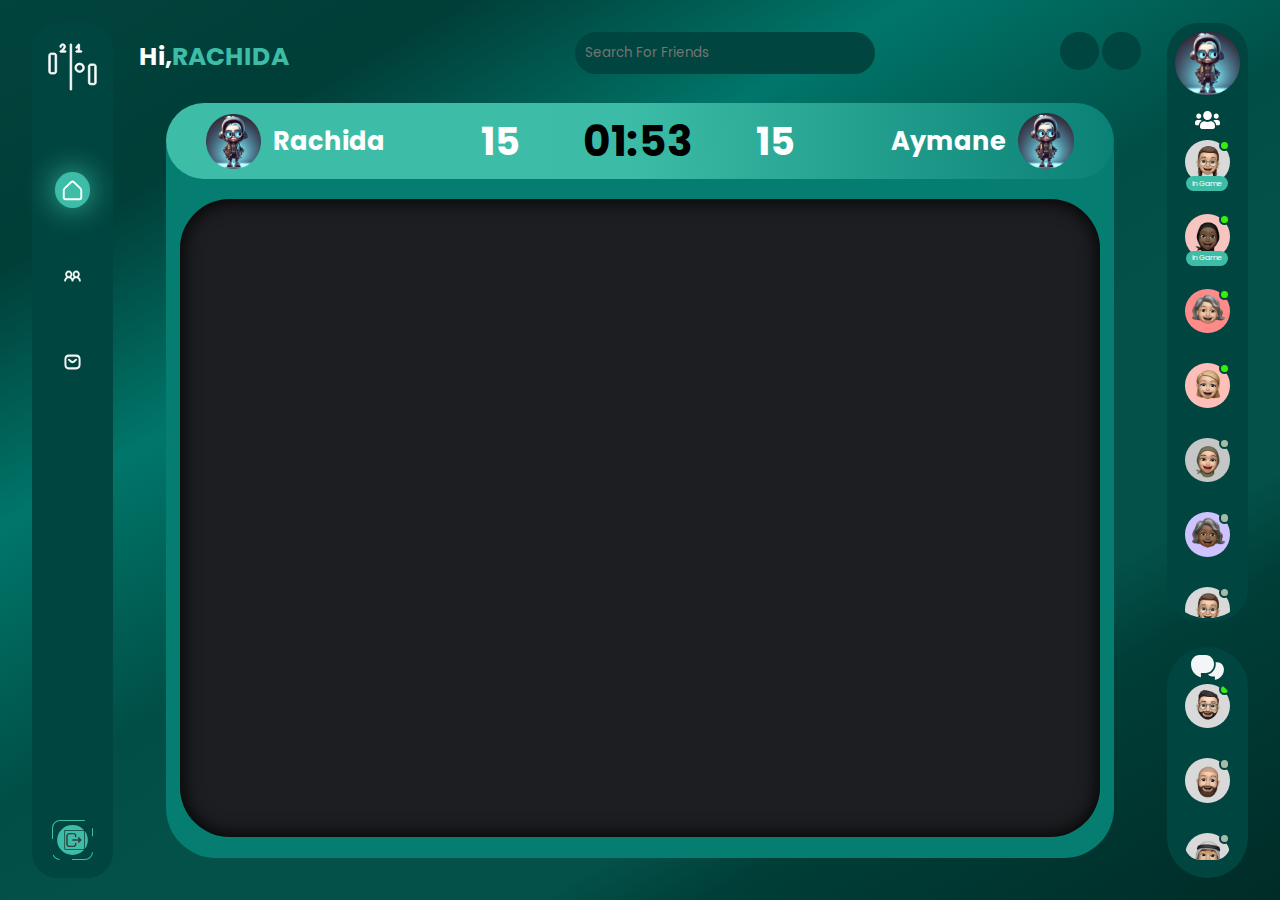
==== index.html @ 2ed53a50 "central board base-line" ====
<!DOCTYPE html>
<html lang="en">
    <head>
		<style>
			@import url('https://fonts.googleapis.com/css2?family=Poppins:ital,wght@0,100;0,200;0,300;0,400;0,500;0,600;0,700;0,800;0,900;1,100;1,200;1,300;1,400;1,500;1,600;1,700;1,800;1,900&display=swap');
			</style>
        <meta charset="UTF-8">
        <meta name="viewport" content="width=device-width, initial-scale=1.0">
        <link rel="stylesheet" href="style.css">
        <link rel="stylesheet" href="css/my-css.css">
            <title>HOME | AIT LWEB</title>
    </head>
    <body>
        <div class="container" >
            <div class="side-panel">
                 <img src="images/Logo.svg" class="logo">
                <div class="nav-options" >
                    <button class="btn-option flex-center btn-highlight">
                        <img src="images/Home.svg">
                    </button>
                    <button class="btn-option flex-center btn-simple">
                        <img src="images/Users.svg">
                    </button>
                    <button class="btn-option flex-center btn-simple">
                        <img src="images/Sms.svg">
                    </button>
                </div> 
                <button class="logout flex-center">
                    <img src="images/Logout.svg">
                </button>
            </div>
            <div class="main">
                <div class="header-bar">
                    <div class="header-name">
                        <h2 >Hi, </h2>
                        <h2 > RACHIDA</h2>
                    </div>
                    <input class="header-search" type="text" placeholder="Search For Friends">
                    <div class="header-notifications">
                        <div class="notifications-widget"></div>
                        <div class="notifications-widget"></div>
                    </div>
                </div>
				<!--this is my part	-->
                <div class="center-console">
					<div class="parent">
						<div class="top-bar">
							<div class="user-1">
									<img class="tb-user-1-logo" src="images/image_42.png" alt="#"> 
								<h2 class="user-1-name">Rachida</h2>
							</div>
							<div class="user-1-score"><h2>15</h2></div>
							<div class="time"><h2>01:53</h2></div>
							<div class="user-2-score"><h2>15</h2></div>
							<div class="user-2">
								<h2 class="user-2-name">Aymane</h2>
								<img class="tb-user-2-logo" src="images/image_42.png" alt="#">
							</div>
						</div>
						<div class="game-board">
							<div class="board">
								<div class="left-racket"></div>
								<div class="right-racket"></div>
							</div>
						</div>
					</div>
					<!-- <object data="about.html" type=""></object> -->
					<!--this is my part	-->
                </div>
            </div>
            <div class="right-side-panel">
                 <div class="upper-section">
                    <div class="profile-photo">
                        <img src="images/image_42.png">
                    </div>
                    <img class="upper-section-icone" src="images/Vector.svg">
                    <div class="users-display overflow-style flex-col">
                        <div class="user" style="background-color:#D9D9D9;">
                            <img src="images/users/happy-1.svg" alt="">
                            <div class="user-status active "></div>
                            <div class="user-ingame active"><p>in Game</p></div>
                        </div>
                        <div class="user" style="background-color:#F7C5BF;">
                            <img src="images/users/happy-2.svg" alt="">
                            <div class="user-status active "></div>
                            <div class="user-ingame active"><p>in Game</p></div>
                            
                        </div>
                        <div class="user" style="background-color:#FF8A8A;">
                            <img src="images/users/happy-3.svg" alt="">
                            <div class="user-status active "></div>
                            <div class="user-ingame "><p>in Game</p></div>
                            
                        </div>
                        <div class="user" style="background-color:#FFBEB8;">
                            <img src="images/users/happy-6.svg" alt="">
                            <div class="user-status active "></div>
                            <div class="user-ingame "><p>in Game</p></div>
                        </div>
                        <div class="user" style="background-color:#C5C6C6;">
                            <img src="images/users/happy-5.svg" alt="">
                            <div class="user-status "></div>
                            <div class="user-ingame "><p>in Game</p></div>
                        </div>
                        <div class="user" style="background-color:#CEC3FF;">
                            <img src="images/users/happy-4.svg" alt="">
                            <div class="user-status "></div>
                            <div class="user-ingame "><p>in Game</p></div>
                        </div>
                        <div class="user" style="background-color:#D9D9D9;">
                            <img src="images/users/happy-1.svg" alt="">
                            <div class="user-status "></div>
                            <div class="user-ingame "><p>in Game</p></div>
                        </div>
                        <div class="user" style="background-color:#F7C5BF;">
                            <img src="images/users/happy-2.svg" alt="">
                            <div class="user-status "></div>
                            <div class="user-ingame "><p>in Game</p></div>
                        </div>
                        <div class="user" style="background-color:#D9D9D9;">
                            <img src="images/users/happy-1.svg" alt="">
                            <div class="user-status "></div>
                            <div class="user-ingame "><p>in Game</p></div>
                        </div>
                    </div>

                </div>
                <div class="lower-section">
                        <div class="lower-section-header-img flex-center">
                            <img  src="images/Chat.svg">
                        </div>
                        <div class="friends-list overflow-style">
                            <div class="friend" style="background-color: #D9D9D9;">
                                <img src="images/users/1_men.svg">
                                <div class="user-status active"></div>
                            </div>
                            <div class="friend" style="background-color: #D9D9D9;">
                                <img src="images/users/2_men.svg">
                                <div class="user-status"></div>
                            </div>
                            <div class="friend" style="background-color: #D9D9D9;">
                                <img src="images/users/3_men.svg">
                                <div class="user-status"></div>
                            </div>
                        </div>
                </div> 
            </div>
        </div>
        <script src="script.js"></script>
    </body>
</html>
---- style.css ----
*{
    padding: 0;
    margin: 0;
    font-family: 'Poppins', sans-serif;
	box-sizing: border-box;
}
body {
    height: 100vh;
    background: linear-gradient(150deg , #003631 1%, #01443d 14%,#003E38 28%,  #00766A 41%, #004E46 55%, #035149 62%, #035149 75% , #003E38 80%, #002924 99%);
    background-position: 80% 40%; 
    background-size: 150% 100%;
    display: flex;
    justify-content: center;
    align-items: center;
}

.container {
    width: 95%;
    height: 95%;
    position: relative;

    display: flex;
    justify-content: center;
    align-items: center;

}
.main{
    flex: 13;
    height: 100%;
    display: flex;
    justify-content: center;
    align-items: center;
    flex-direction: column;
}
.header-bar{
    flex: 1;
    width: 95%;
    /* border: 1px solid #000000; */
    display: flex;
    align-items: center;
    justify-content: space-between;
    /* position: relative; */
}
.header-name{
    display: flex;
    justify-content: start;
    align-items: start;
    width: 10%;
    height: 50%;
    font-size: 1.3vw;
}
.header-name h2:nth-child(1){
    color: #FFFFFF;
}
.header-name h2:nth-child(2){
    color: #3DBDA7;
}
.header-notifications{
    width: 8%;
    height: 70%;
    display: flex;
    align-items: start;
    justify-content: space-between;
    /* background-color: white; */
}
.notifications-widget{
    flex: 1;
    aspect-ratio: 1/1;
    max-width: 48%;
    max-height: 100%;
    border-radius: 50%;
    background-color: #00453F;

}
.header-search{
    width: 30%;
    height: 70%;
    margin-left: 15%;
    background-color: #00453F;
    border: 0;
    color: white;
    padding: 0 1% 0;
    border-radius: 4vw;
}

.side-panel{
    flex: 1;
    /* width: 6%; */
    height: 100%;
    background: #00453F;
    border-radius: 2vw;
    position: relative ;
    display: flex; 
    align-items: center; 
    flex-direction: column; 
}

.logo {
    aspect-ratio: 1/1;
    width: 60%;
    margin-top: 25%;
}

.nav-options {
    width: 55%;
    height: 40%;
    margin-top: 100%;
    /* padding:10px; */
    display: flex;
    align-items: center;
    flex-direction: column;
}
.nav-options img{
    width:50%;
}
.btn-option.btn-highlight img{
    width: 60%;
}
.btn-highlight{
    aspect-ratio: 1/1;
    background-color: #3DBDA7;
    border-radius: 50%;
    box-shadow: 0 0 30px #3DBDA7;
}
.btn-simple{
    background-color: rgba(0, 0, 0, 0);

}

.btn-option{
    aspect-ratio: 1/1;
    width: 80%;
    margin-bottom: 50px;
    border: 0;
}

.logout{
    aspect-ratio: 1/1;
    width: 50%;
    bottom: 2%;
    background-color: rgba(0, 0, 0, 0);
    border:0;
    position:absolute;
}
.logout img{
    width: 100%;
}

.right-side-panel{
    flex: 1;
    height: 100%;
    position: relative;
    align-items: center;
    justify-content: center;
    /* right: 0; */
}

/* ************* UPPER SECTION OF RIGHT PANEL */
.upper-section{
    width: 100%;
    height: 70%;
    background: #00453F;
    border-radius: 3.5vh;
    position: absolute ;
    display: flex; 
    align-items: center; 
    flex-direction: column; 
}

.profile-photo{
    width: 80%;
    padding-top: 10%;
}
.profile-photo img{
    width: 100%;
}

 .upper-section-icone{
    width: 30%;
    margin-top:10%;
}
.user {
    aspect-ratio: 1/1;
    position: relative;
    width: 55%;
    margin-top: 30px;
    border-radius: 50%;
    display: flex;
    align-items: center;
    justify-content: center;
    flex-direction: column;
    scroll-snap-align: start;
}
.overflow-style::-webkit-scrollbar {
	display: none;
}

.overflow-style{
    -ms-overflow-style: none;  /* IE and Edge */
    scrollbar-width: none;  /* Firefox */
	
}

.flex-col{
    display: flex;
    align-items: center;
    flex-direction: column;
}
.flex-row{
    display: flex;
    align-items: center;
    flex-direction: row;
}
.flex-center{
    display: flex;
    align-items: center;
    justify-content: center;
    flex-direction: column;
}

.users-display {
	margin-top: 13%;
	width: 100%;
	height: 80%;
	overflow: scroll;
	border-radius: 0 0 3vw 3vw;
	scroll-snap-type: y mandatory;
}
.user img{
    width: 100%;
    position: relative;
}
.user-status {
    position: absolute; 
    top: 0;
    right: 0;
    width: 25%;
    height: 25%;
    border-radius: 50%;
    border: 0.25vh solid #00453F;
    background-color: #A5BAA9;
}
.user-status.active{
    background-color: #36f00c;
}
.user-ingame.active {
	width: 94%;
	height: 34%;
	background-color: #3DBDA7;
	/* margin-top: 95%; */
	position: absolute;
	border-radius: 10px;
	display: flex;
	justify-content: center;
	align-items: center;
	color: white;
	font-family: 'Poppins', sans-serif;
	font-size: 0.6vw;
	bottom: -16%;
}
.user-ingame {
    display: none;
}

/* ************* LOWER SECTION OF RIGHT PANEL*/
.lower-section{
    width: 100%;
    height: 27%;
    bottom:0;
    border-radius: 75px;
    background: #00453F;
    position:absolute;
    display: flex;
    align-items: center;
    flex-direction:column;
}

.lower-section-header{
    height: 20%;
    width: 100%;
    display: flex;
    align-items: center;
    justify-content: center;

}
.lower{
    width: 100%;
}
.lower-section-header-img{
    margin-top: 10%;
    width: 100%;
}
.lower-section-header-img img{
    width: 40%;
}
.friends-list{
    width: 55%;
    height: 76.5%;
    margin-top: 5%;
    border-radius: 15px;
    overflow: scroll;
    scroll-snap-type: y mandatory;
}

.friend{
    position: relative;
    width: 100%;
    margin-top: 30px;
    border-radius: 50%;
    display: flex;
    justify-content: center;
    align-items: center;
    scroll-snap-align: start;
}
.friend img{
    aspect-ratio: 1/1;
    width: 100%;
}

/* ----------CENTER CONSOLE-------------- */

.center-console{
    /* background-color: #ffffff57; */
    display: flex;
	flex: 13;
    width: 100%;
    justify-content: center;
	align-items: center;
}
---- css/my-css.css ----
.parent {
	width: 90%;
	height: 95%;
	display: flex;
	/* justify-content: center;
	align-items: center; */
	background-color: #067D71;
	border: 10px #067D71;
	border-radius: 50px;
	/* padding: 50px; */
	flex-direction: column;
}
.top-bar {
	display: flex;
	flex:1;
	justify-content: space-between;
	background: linear-gradient(89.401deg, #3DBDA7 1%, #3DBDA7 33%, #3CBCA6 49%, #2AA795 67%, #0A8175 100%);
	border-radius: 50px;
	/* padding: 1%; */
}
.time {
	display: flex;
	justify-content: center;
	align-items: center;
	color: rgb(0, 0, 0);
	font-size: 2.2vw;
}
.user-1 ,.user-2{
	display: flex;
	justify-content: center;
	align-items: center;
	padding : 0% 2%;
	/* font-size: 2em; */
}

.user-1-name , .user-2-name{
	color: rgb(255, 255, 255);
	font-size: 2vw;
	padding: 1%;

}
.tb-user-1-logo , .tb-user-2-logo{
	width: 35%;
	padding: 0px 10px;
}

.user-1-score , .user-2-score{
	display: flex;
	justify-content: center;
	align-items: center;
	color: rgb(255, 255, 255);
	font-size: 2vw;
	/* padding: 0% 1%; */
}

.game-board {
	width: 100%;
	display: flex;
	/* background: #7e2f2f; */
	border-radius: 50px;
	flex: 9;
	justify-content: center;
	align-items: center;
}
.board {
	display: flex;
	justify-content: space-around;
	width: 97%;
	height: 94%;
	display: flex;
	background: #1D1E22;
	border-radius: 50px;
	/* padding: 25%; */
	box-shadow: inset 0 0 20px 1px #000000;
}
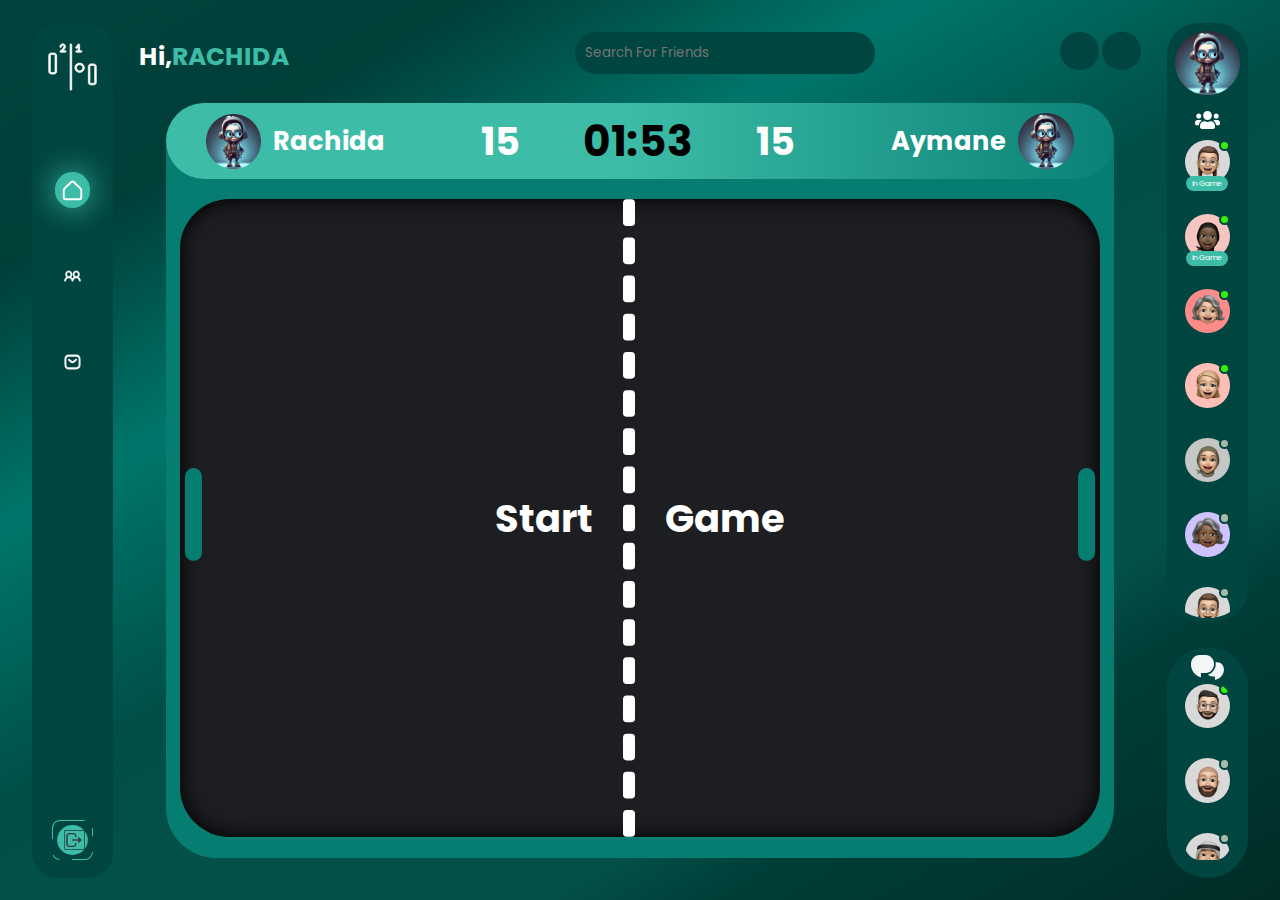
==== commit 628129fe: "done 90%" ====
--- a/index.html
+++ b/index.html
@@ -59,8 +59,13 @@
 						</div>
 						<div class="game-board">
 							<div class="board">
-								<div class="left-racket"></div>
-								<div class="right-racket"></div>
+								<div class="left-racket"><img src="images/racket.svg" alt=""></div>
+								<div class="middle-part">
+									<div class="start-game"><h2>Start</h2></div>
+									<div class="middle-line"><img src="images/middle-line.svg" alt="#"></div>
+									<div class="start-game"><h2>Game</h2></div>
+								</div>
+								<div class="right-racket"><img src="images/racket.svg" alt=""></div>
 							</div>
 						</div>
 					</div>
--- a/css/my-css.css
+++ b/css/my-css.css
@@ -64,7 +64,8 @@
 }
 .board {
 	display: flex;
-	justify-content: space-around;
+	justify-content: space-between;
+	align-items: center;
 	width: 97%;
 	height: 94%;
 	display: flex;
@@ -73,3 +74,30 @@
 	/* padding: 25%; */
 	box-shadow: inset 0 0 20px 1px #000000;
 }
+.left-racket ,.right-racket {
+	padding: 0.5%;
+}
+
+.middle-line {
+    /* border-left: 10px dashed #ffffff; */
+    width: 100%;
+    height: 100%;
+    object-fit: cover;
+
+
+}
+.middle-line img {
+	width: 100%;
+	height: 100%;
+}
+.middle-part {
+	display: flex;
+    justify-content: space-between;
+    align-items: center;
+	height: 100%;
+}
+.start-game {
+	color: rgb(255, 255, 255);
+	font-size: 2vw;
+	padding: 30px;
+}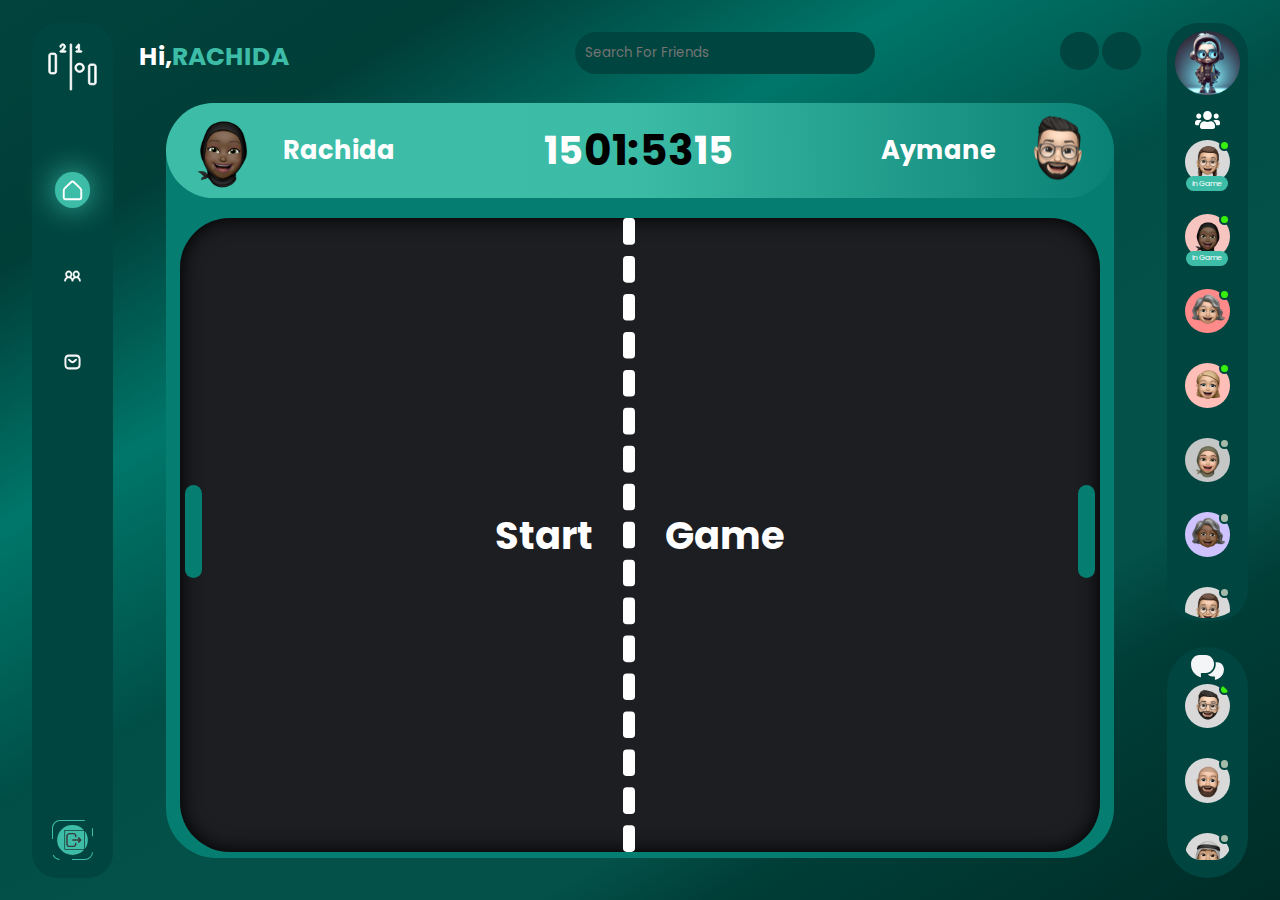
==== commit 31ad66d1: "new user icons" ====
--- a/index.html
+++ b/index.html
@@ -46,7 +46,7 @@
 					<div class="parent">
 						<div class="top-bar">
 							<div class="user-1">
-									<img class="tb-user-1-logo" src="images/image_42.png" alt="#"> 
+									<img class="tb-user-1-logo" src="images/users/happy-2.svg" alt="#"> 
 								<h2 class="user-1-name">Rachida</h2>
 							</div>
 							<div class="user-1-score"><h2>15</h2></div>
@@ -54,7 +54,7 @@
 							<div class="user-2-score"><h2>15</h2></div>
 							<div class="user-2">
 								<h2 class="user-2-name">Aymane</h2>
-								<img class="tb-user-2-logo" src="images/image_42.png" alt="#">
+								<img class="tb-user-2-logo" src="images/users/1_men.svg" alt="#">
 							</div>
 						</div>
 						<div class="game-board">
--- a/css/my-css.css
+++ b/css/my-css.css
@@ -25,12 +25,15 @@
 	color: rgb(0, 0, 0);
 	font-size: 2.2vw;
 }
-.user-1 ,.user-2{
+.user-1 {
 	display: flex;
-	justify-content: center;
+	justify-content: flex-start;
 	align-items: center;
-	padding : 0% 2%;
-	/* font-size: 2em; */
+}
+.user-2{
+	display: flex;
+	justify-content: flex-end;
+	align-items: center;
 }
 
 .user-1-name , .user-2-name{
@@ -40,7 +43,7 @@
 
 }
 .tb-user-1-logo , .tb-user-2-logo{
-	width: 35%;
+	width: 30%;
 	padding: 0px 10px;
 }
 
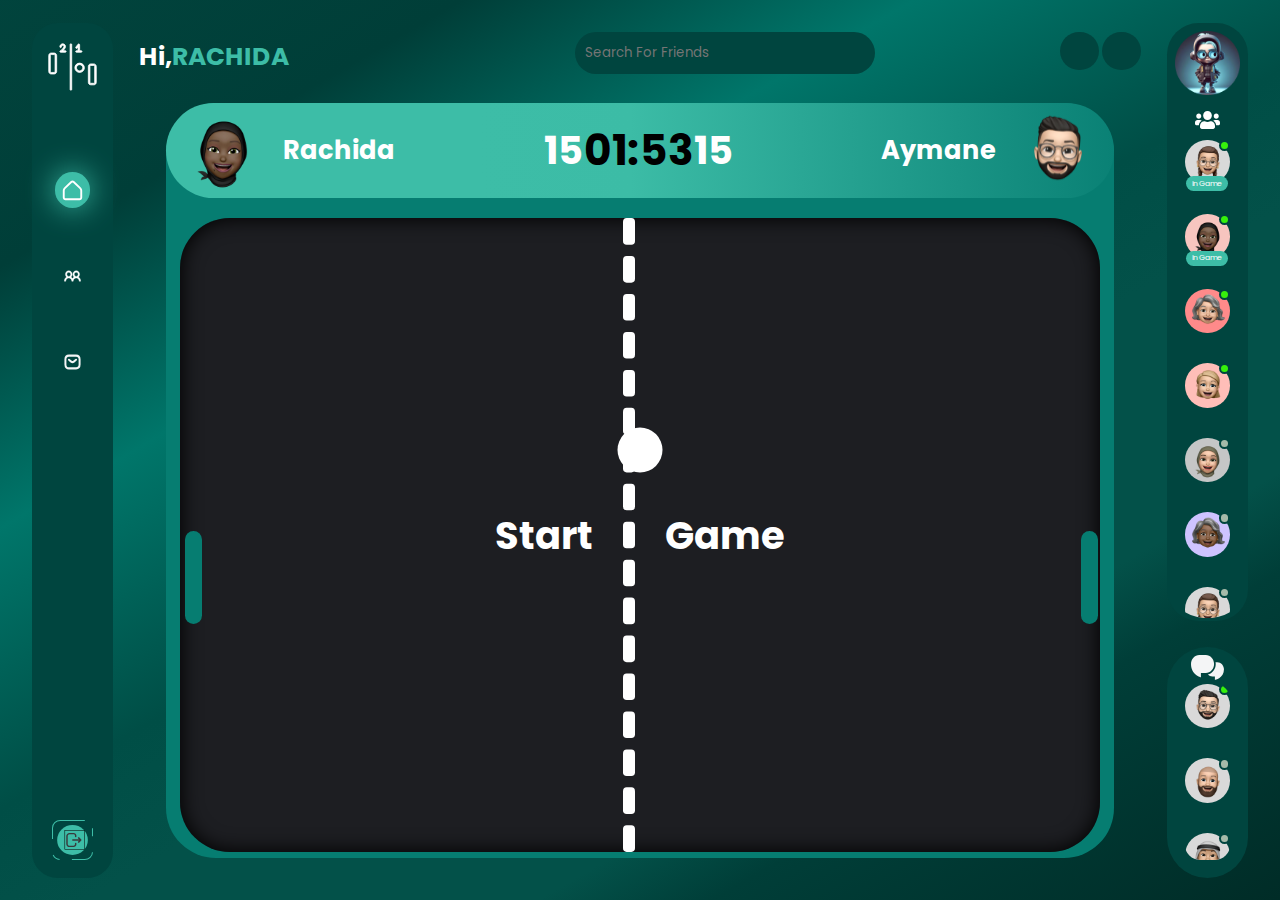
==== commit 9746609b: "racket" ====
--- a/index.html
+++ b/index.html
@@ -7,7 +7,7 @@
         <meta charset="UTF-8">
         <meta name="viewport" content="width=device-width, initial-scale=1.0">
         <link rel="stylesheet" href="style.css">
-        <link rel="stylesheet" href="css/my-css.css">
+        <link rel="stylesheet" href="css/game.css">
             <title>HOME | AIT LWEB</title>
     </head>
     <body>
@@ -66,6 +66,7 @@
 									<div class="start-game"><h2>Game</h2></div>
 								</div>
 								<div class="right-racket"><img src="images/racket.svg" alt=""></div>
+								<div class="ball"></div>
 							</div>
 						</div>
 					</div>
@@ -74,13 +75,13 @@
                 </div>
             </div>
             <div class="right-side-panel">
-                 <div class="upper-section">
-                    <div class="profile-photo">
-                        <img src="images/image_42.png">
+				<div class="upper-section">
+					<div class="profile-photo">
+						<img src="images/image_42.png">
                     </div>
                     <img class="upper-section-icone" src="images/Vector.svg">
                     <div class="users-display overflow-style flex-col">
-                        <div class="user" style="background-color:#D9D9D9;">
+						<div class="user" style="background-color:#D9D9D9;">
                             <img src="images/users/happy-1.svg" alt="">
                             <div class="user-status active "></div>
                             <div class="user-ingame active"><p>in Game</p></div>
@@ -128,29 +129,30 @@
                             <div class="user-ingame "><p>in Game</p></div>
                         </div>
                     </div>
-
+					
                 </div>
                 <div class="lower-section">
-                        <div class="lower-section-header-img flex-center">
-                            <img  src="images/Chat.svg">
-                        </div>
-                        <div class="friends-list overflow-style">
-                            <div class="friend" style="background-color: #D9D9D9;">
-                                <img src="images/users/1_men.svg">
-                                <div class="user-status active"></div>
-                            </div>
-                            <div class="friend" style="background-color: #D9D9D9;">
-                                <img src="images/users/2_men.svg">
-                                <div class="user-status"></div>
-                            </div>
-                            <div class="friend" style="background-color: #D9D9D9;">
-                                <img src="images/users/3_men.svg">
-                                <div class="user-status"></div>
-                            </div>
-                        </div>
+					<div class="lower-section-header-img flex-center">
+						<img  src="images/Chat.svg">
+					</div>
+					<div class="friends-list overflow-style">
+						<div class="friend" style="background-color: #D9D9D9;">
+							<img src="images/users/1_men.svg">
+							<div class="user-status active"></div>
+						</div>
+						<div class="friend" style="background-color: #D9D9D9;">
+							<img src="images/users/2_men.svg">
+							<div class="user-status"></div>
+						</div>
+						<div class="friend" style="background-color: #D9D9D9;">
+							<img src="images/users/3_men.svg">
+							<div class="user-status"></div>
+						</div>
+					</div>
                 </div> 
             </div>
         </div>
         <script src="script.js"></script>
+		<script src="game-js/racket-mv.js"> </script>
     </body>
 </html>--- a/css/game.css
+++ b/css/game.css
@@ -0,0 +1,128 @@
+.parent {
+	width: 90%;
+	height: 95%;
+	display: flex;
+	/* justify-content: center;
+	align-items: center; */
+	background-color: #067D71;
+	border: 10px #067D71;
+	border-radius: 50px;
+	/* padding: 50px; */
+	flex-direction: column;
+}
+.top-bar {
+	display: flex;
+	flex:1;
+	justify-content: space-between;
+	background: linear-gradient(89.401deg, #3DBDA7 1%, #3DBDA7 33%, #3CBCA6 49%, #2AA795 67%, #0A8175 100%);
+	border-radius: 50px;
+	/* padding: 1%; */
+}
+.time {
+	display: flex;
+	justify-content: center;
+	align-items: center;
+	color: rgb(0, 0, 0);
+	font-size: 2.2vw;
+}
+.user-1 {
+	display: flex;
+	justify-content: flex-start;
+	align-items: center;
+}
+.user-2{
+	display: flex;
+	justify-content: flex-end;
+	align-items: center;
+}
+
+.user-1-name , .user-2-name{
+	color: rgb(255, 255, 255);
+	font-size: 2vw;
+	padding: 1%;
+
+}
+.tb-user-1-logo , .tb-user-2-logo{
+	width: 30%;
+	padding: 0px 10px;
+}
+
+.user-1-score , .user-2-score{
+	display: flex;
+	justify-content: center;
+	align-items: center;
+	color: rgb(255, 255, 255);
+	font-size: 2vw;
+	/* padding: 0% 1%; */
+}
+
+.game-board {
+	width: 100%;
+	display: flex;
+	/* background: #7e2f2f; */
+	border-radius: 50px;
+	flex: 9;
+	justify-content: center;
+	align-items: center;
+}
+.board {
+	display: flex;
+	justify-content: space-between;
+	align-items: center;
+	width: 97%;
+	height: 94%;
+	display: flex;
+	background: #1D1E22;
+	border-radius: 50px;
+	/* padding: 25%; */
+	box-shadow: inset 0 0 20px 1px #000000;
+}
+.left-racket, .right-racket {
+    padding: 0.5%;
+    position: relative; /* Add this line */
+}
+
+.left-racket img{
+    position: absolute;
+    top: 0;
+}
+.right-racket img {
+    position: absolute;
+    top: 0;
+	left: -10px;
+}
+
+.middle-line {
+    /* border-left: 10px dashed #ffffff; */
+    width: 100%;
+    height: 100%;
+    object-fit: cover;
+
+
+}
+.middle-line img {
+	width: 100%;
+	height: 100%;
+}
+.middle-part {
+	display: flex;
+    justify-content: `;
+    align-items: center;
+	height: 100%;
+}
+.start-game {
+	color: rgb(255, 255, 255);
+	font-size: 2vw;
+	padding: 30px;
+}
+
+.ball {
+    position: absolute;
+    top: 50%;
+    left: 50%;
+    width: 45px;
+    height: 45px;
+    background: white;
+    border-radius: 50%;
+    transform: translate(-50%, -50%);
+}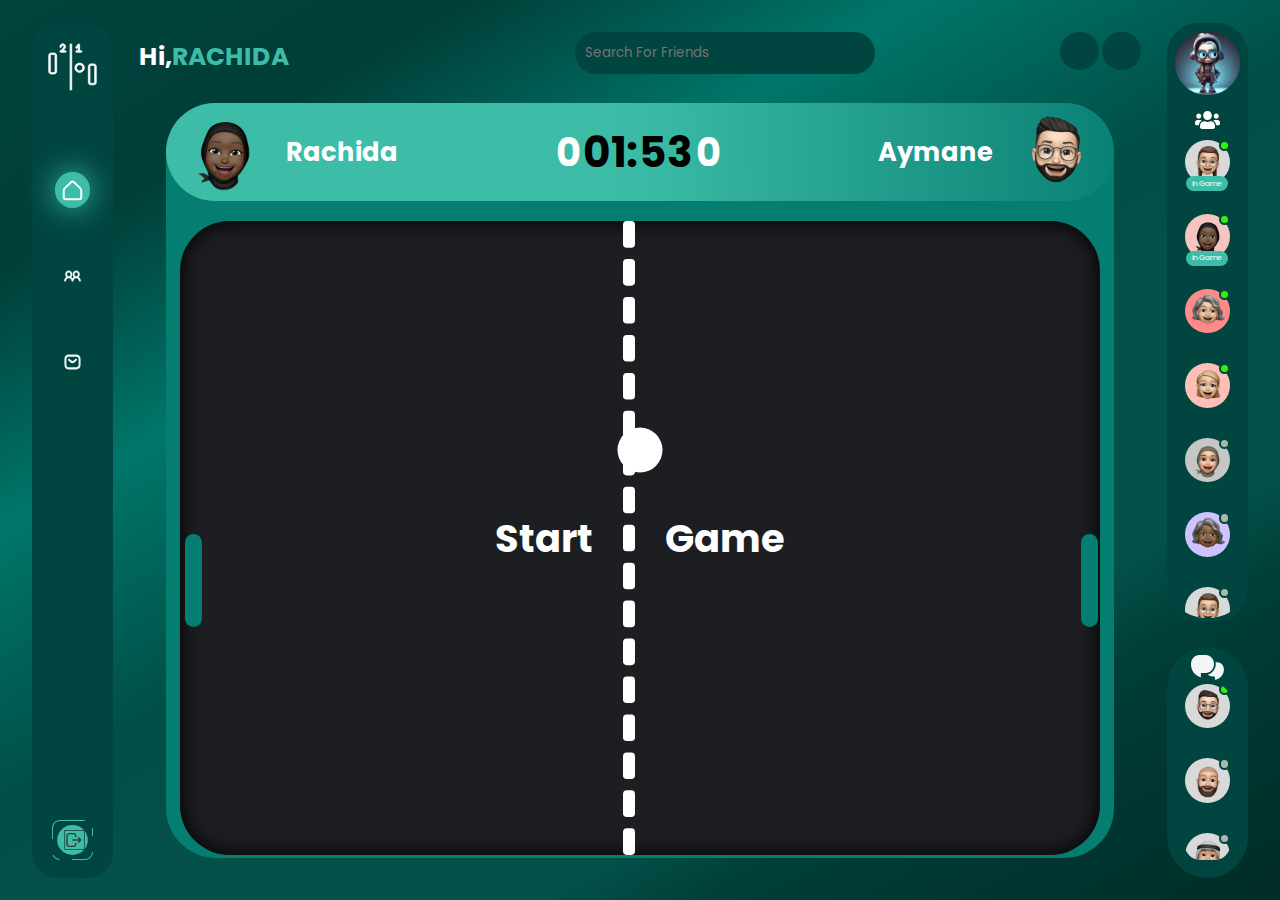
==== commit 40e62177: "rackets in progress" ====
--- a/index.html
+++ b/index.html
@@ -49,9 +49,9 @@
 									<img class="tb-user-1-logo" src="images/users/happy-2.svg" alt="#"> 
 								<h2 class="user-1-name">Rachida</h2>
 							</div>
-							<div class="user-1-score"><h2>15</h2></div>
+							<div class="user-1-score"><h2>0</h2></div>
 							<div class="time"><h2>01:53</h2></div>
-							<div class="user-2-score"><h2>15</h2></div>
+							<div class="user-2-score"><h2>0</h2></div>
 							<div class="user-2">
 								<h2 class="user-2-name">Aymane</h2>
 								<img class="tb-user-2-logo" src="images/users/1_men.svg" alt="#">
--- a/css/game.css
+++ b/css/game.css
@@ -40,8 +40,8 @@
 	color: rgb(255, 255, 255);
 	font-size: 2vw;
 	padding: 1%;
+}
 
-}
 .tb-user-1-logo , .tb-user-2-logo{
 	width: 30%;
 	padding: 0px 10px;
@@ -106,7 +106,7 @@
 }
 .middle-part {
 	display: flex;
-    justify-content: `;
+    /* justify-content: space-around; */
     align-items: center;
 	height: 100%;
 }
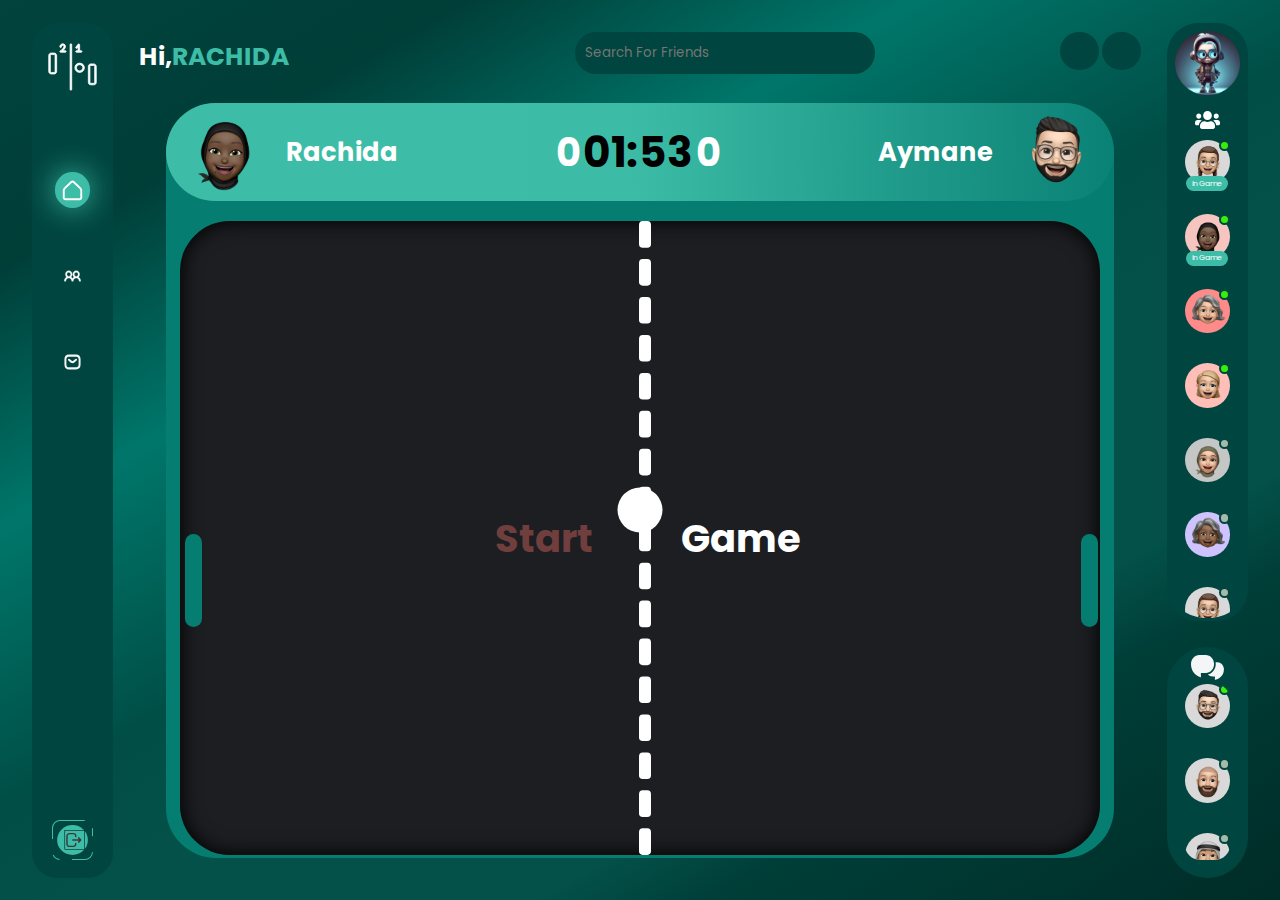
==== commit 89dcb1e3: "game-over" ====
--- a/index.html
+++ b/index.html
@@ -61,9 +61,10 @@
 							<div class="board">
 								<div class="left-racket"><img src="images/racket.svg" alt=""></div>
 								<div class="middle-part">
-									<div class="start-game"><h2>Start</h2></div>
+									<div class="start-game start-game-first"><h2>Start</h2></div>
+									<div class="game-over"><h2>Game-over</h2></div>
 									<div class="middle-line"><img src="images/middle-line.svg" alt="#"></div>
-									<div class="start-game"><h2>Game</h2></div>
+									<div class="start-game start-game-second"><h2>Game</h2></div>
 								</div>
 								<div class="right-racket"><img src="images/racket.svg" alt=""></div>
 								<div class="ball"></div>
--- a/css/game.css
+++ b/css/game.css
@@ -110,16 +110,28 @@
     align-items: center;
 	height: 100%;
 }
-.start-game {
+.start-game-first h2 {
+    color: rgb(113, 62, 62);
+    font-size: 3vw;
+    padding: 46px;
+}
+
+.start-game-second h2 {
+    color: rgb(255, 255, 255);
+    font-size: 3vw;
+    padding: 30px;
+}
+.game-over {
 	color: rgb(255, 255, 255);
 	font-size: 2vw;
-	padding: 30px;
+	/* padding: 30px; */
 }
 
 .ball {
     position: absolute;
-    top: 50%;
+    top: 57%;
     left: 50%;
+    /* left: calc(50% - 22px); */
     width: 45px;
     height: 45px;
     background: white;
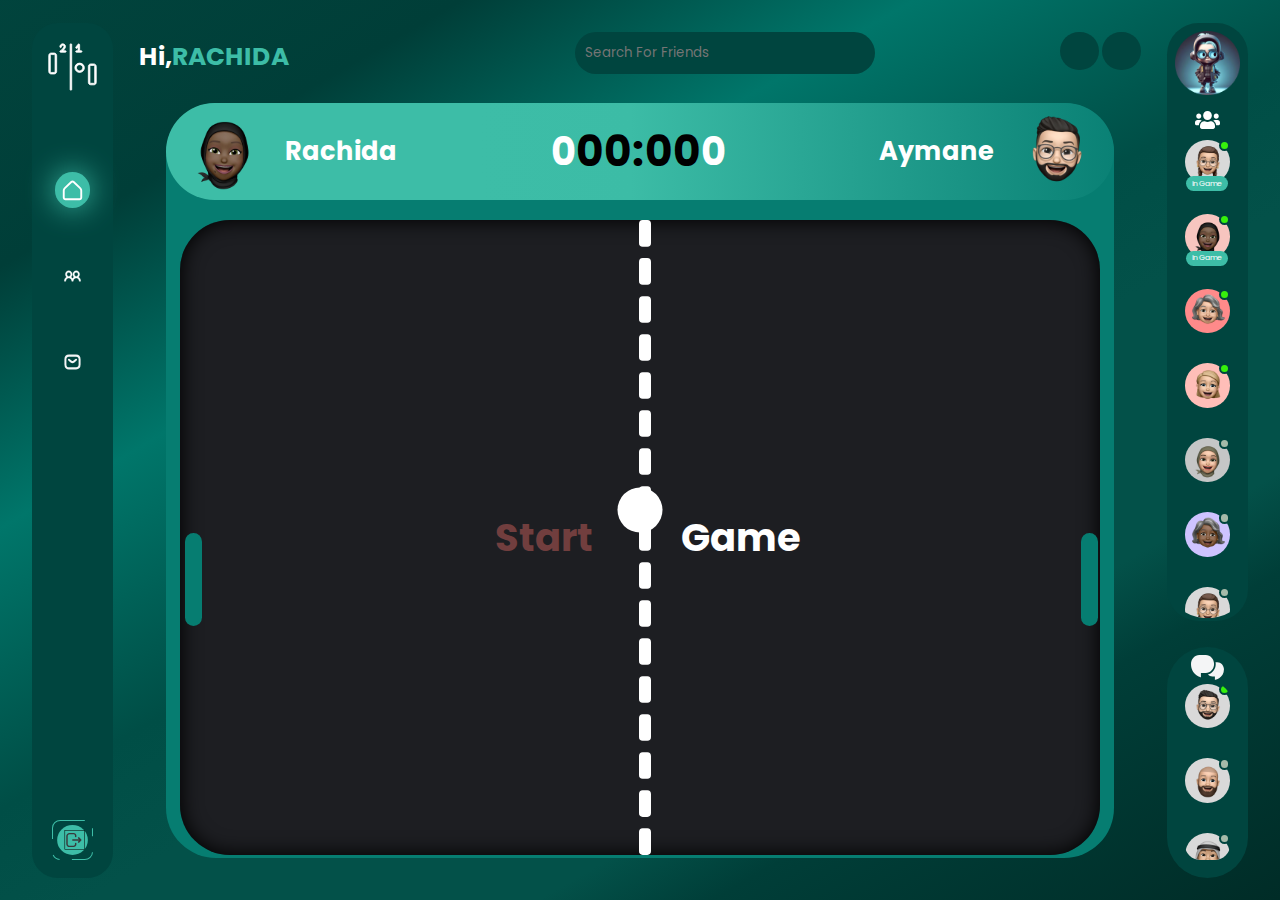
==== commit 8acf8245: "time added" ====
--- a/index.html
+++ b/index.html
@@ -43,6 +43,7 @@
                 </div>
 				<!--this is my part	-->
                 <div class="center-console">
+					<!-- <object data="game.html"></object> -->
 					<div class="parent">
 						<div class="top-bar">
 							<div class="user-1">
@@ -50,7 +51,7 @@
 								<h2 class="user-1-name">Rachida</h2>
 							</div>
 							<div class="user-1-score"><h2>0</h2></div>
-							<div class="time"><h2>01:53</h2></div>
+							<div class="time"><h2>00:00</h2></div>
 							<div class="user-2-score"><h2>0</h2></div>
 							<div class="user-2">
 								<h2 class="user-2-name">Aymane</h2>
@@ -71,7 +72,6 @@
 							</div>
 						</div>
 					</div>
-					<!-- <object data="about.html" type=""></object> -->
 					<!--this is my part	-->
                 </div>
             </div>
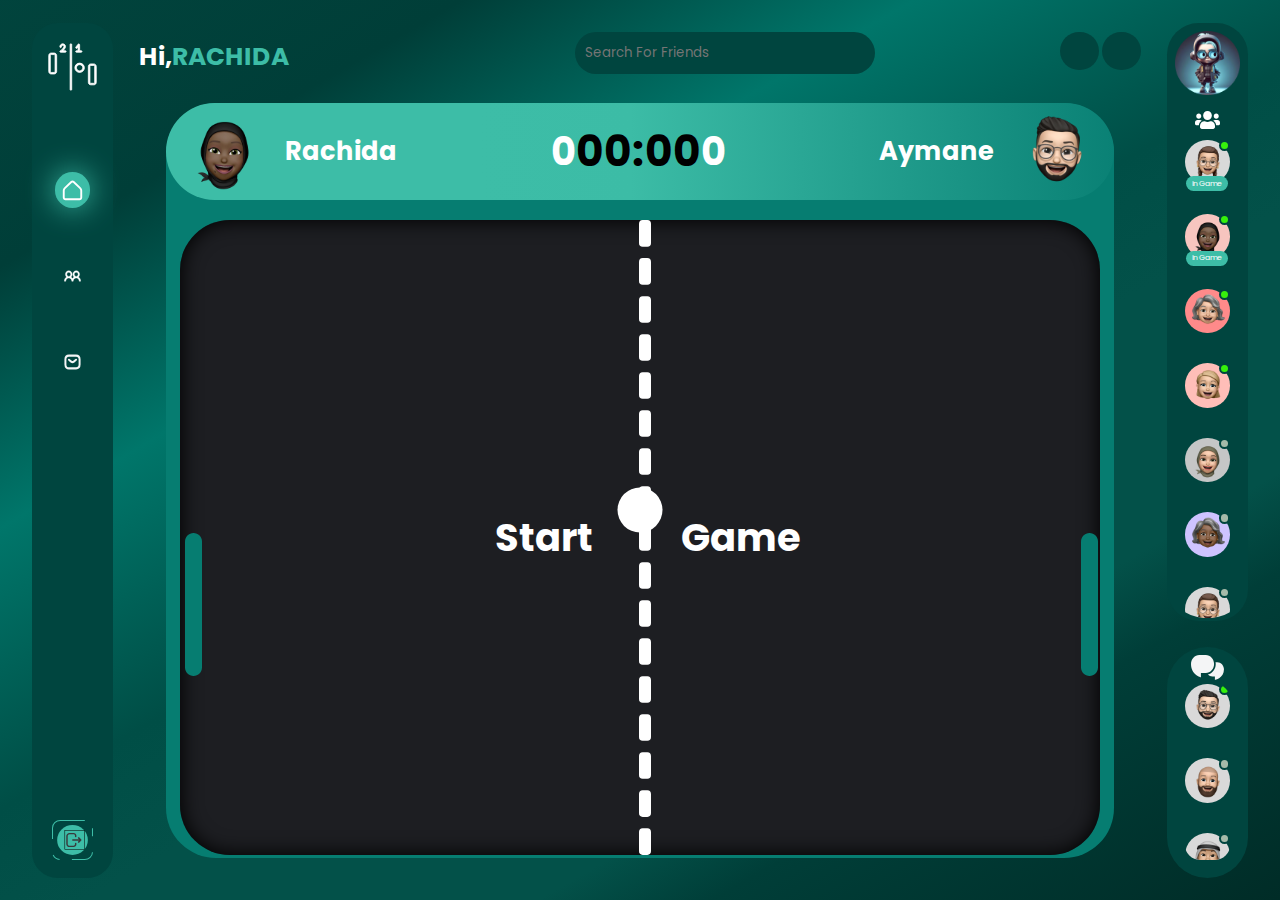
==== commit 58233fe5: "time + ..." ====
--- a/index.html
+++ b/index.html
@@ -43,7 +43,6 @@
                 </div>
 				<!--this is my part	-->
                 <div class="center-console">
-					<!-- <object data="game.html"></object> -->
 					<div class="parent">
 						<div class="top-bar">
 							<div class="user-1">
--- a/css/game.css
+++ b/css/game.css
@@ -111,7 +111,7 @@
 	height: 100%;
 }
 .start-game-first h2 {
-    color: rgb(113, 62, 62);
+	color: rgb(255, 255, 255);
     font-size: 3vw;
     padding: 46px;
 }
